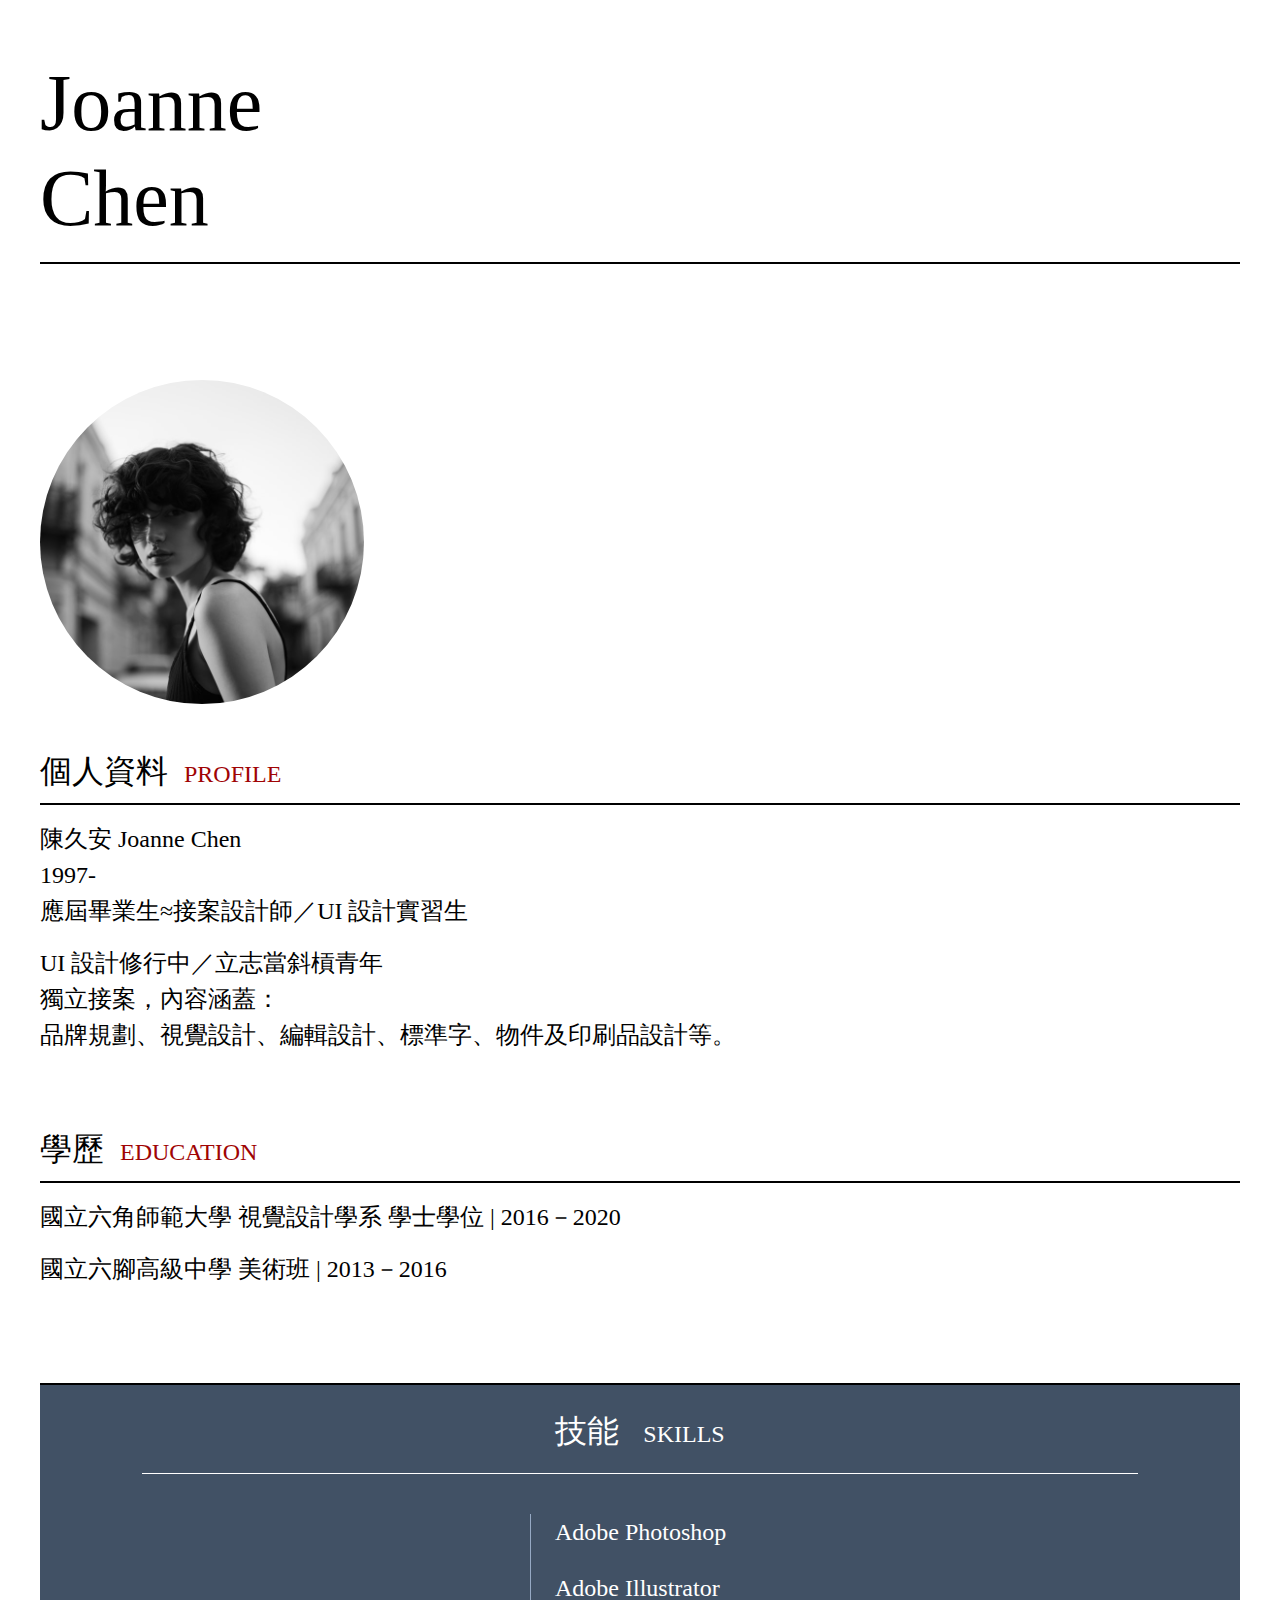
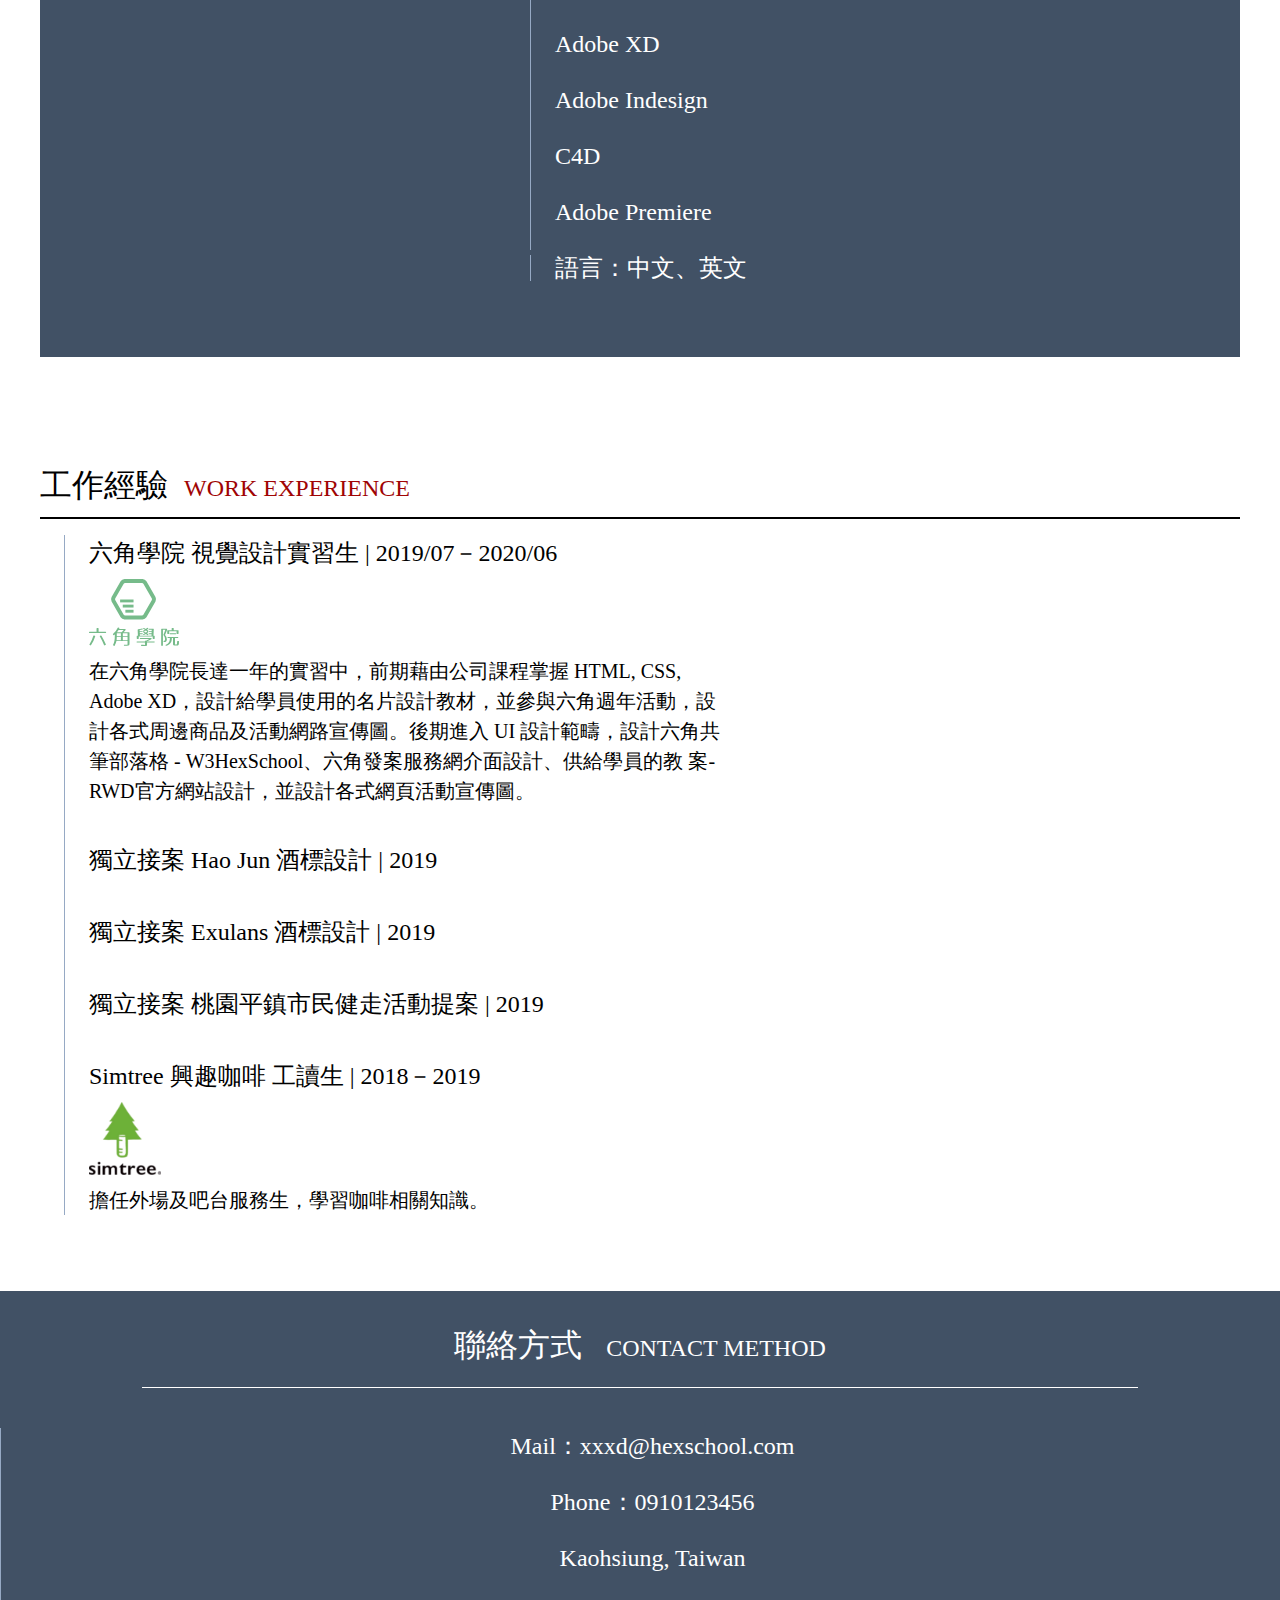
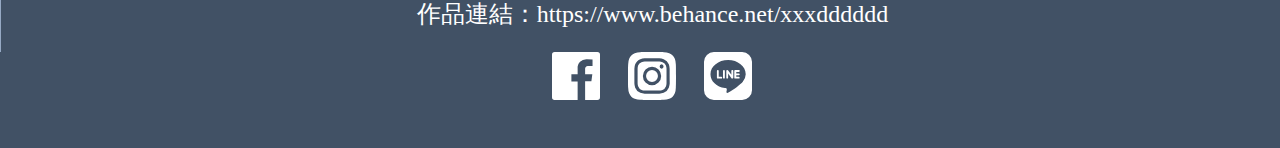
==== week1HW/index.html @ 98bc509b "week1 HW" ====
﻿<!DOCTYPE html>
<html lang="en">
<head>
    <meta charset="UTF-8">
    <meta http-equiv="X-UA-Compatible" content="IE=edge">
    <meta name="viewport" content="width=device-width, initial-scale=1.0">
    <title>Document</title>
    <link rel="stylesheet" href="reset.css">
    <link rel="stylesheet" href="style.css">
</head>
<body>
    <div class="style">
        <p>
            Joanne<br>Chen
        </p>
    </div>
    <div class="style">
        <img alt="headshot" src="./srcImg/headshot.png"><br>
        <span>個人資料<eng>PROFILE</eng></span>
    </div>
    <div class="style">
        <detailSpan> 陳久安 Joanne Chen 
            <br>1997- 
            <br>應屆畢業生≈接案設計師／UI 設計實習生
        </detailSpan>
        <br><br>
        <detailSpan>
            UI 設計修行中／立志當斜槓青年 
            <br>獨立接案，內容涵蓋： 
            <br>品牌規劃、視覺設計、編輯設計、標準字、物件及印刷品設計等。  
        </detailSpan>
        <br><br><br><br><br><br>
        <span>學歷<eng>EDUCATION</eng></span>
    </div>
    <div class="style">
        <detailSpan>
            國立六角師範大學 視覺設計學系 學士學位 | 2016－2020
        </detailSpan>
        <br><br>
        <detailSpan>
            國立六腳高級中學 美術班 | 2013－2016
        </detailSpan>
        <br><br><br><br><br><br>
    </div>
    <div class="style2">
        <p>技能 <eng>SKILLS</eng>
        </p>
        <br>
        <div></div>
        <inSide> 
            <p>
                Adobe Photoshop
            </p>
            <p>Adobe Illustrator</p>
            <p>Adobe XD</p>
            <p>Adobe Indesign</p>
            <p>C4D</p>
            <p>Adobe Premiere</p>
            <bottomOne>語言：中文、英文</bottomOne>
        </inSide>
    </div>
    <div class="style">
        <br><br><br><br><br><br>
        <span>工作經驗<eng>WORK EXPERIENCE</eng></span>
    </div>
    <div class="style3">
        <p>
            <span>六角學院 視覺設計實習生 | 2019/07－2020/06</span>
            <br>
            <img alt="headshot" src="./srcImg/hexSchool.svg">
            <br>
            <detail>
                在六角學院長達一年的實習中，前期藉由公司課程掌握 HTML, CSS, Adobe XD，設計給學員使用的名片設計教材，並參與六角週年活動，設計各式周邊商品及活動網路宣傳圖。後期進入 UI 設計範疇，設計六角共筆部落格 - W3HexSchool、六角發案服務網介面設計、供給學員的教 案- RWD官方網站設計，並設計各式網頁活動宣傳圖。
            </detail>
            <br>
            <span>獨立接案 Hao Jun 酒標設計 | 2019</span>
            <br><br>
            <span>獨立接案 Exulans 酒標設計 | 2019</span>
            <br><br>
            <span>獨立接案 桃園平鎮市民健走活動提案 | 2019</span>
            <br><br>
            <span>Simtree 興趣咖啡 工讀生 | 2018－2019</span>
            <br>
            <img2>
                <img alt="headshot" src="./srcImg/simTree.png">
            </img2>
            <detail>
                擔任外場及吧台服務生，學習咖啡相關知識。
            </detail>
        </p>
    </div>
    <div class="style4">
        <p>聯絡方式 <eng>CONTACT METHOD</eng></p>
        <br>
        <div></div>
        <inSide> 
            <p>
                Mail：xxxd@hexschool.com
            </p>
            <p>Phone：0910123456</p>
            <p>Kaohsiung, Taiwan</p>
            <p>作品連結：https://www.behance.net/xxxdddddd</p>
            <img alt="headshot" src="./srcImg/facebook.svg">
            <img alt="headshot" src="./srcImg/instagram-alt.svg">
            <img alt="headshot" src="./srcImg/line.svg">
        </inSide>
    </div>
</body>
</html>
---- week1HW/style.css ----
﻿.style {
    margin-left: auto;
    margin-right: auto;
    width: 1200px;
    border-bottom:#000000 solid 2px;
    padding-bottom: 16px;
    padding-top: 16px;
}

.style p {
    margin-top: 40px;
    height: 190px;
    text-align: left;
    font: normal normal normal 80px/95px SF Pro Text;
    letter-spacing: 0px;
    color: #000000;
    opacity: 1;
}

.style img {
    margin-top: 100px;
    margin-bottom: 48px;
    width: 324px;
    height: 324px;
}

.style span {
    font-size: 32px;
    letter-spacing: 0px;
    color: #000000;
    opacity: 1;
}

.style span eng{
    margin-left: 16px;
    font-size: 24px;
    color: #A00404;
}

.style detailSpan {
    padding-top: 24px;
    text-align: left;
    font: normal normal 300 24px/36px PingFang TC;
    letter-spacing: 0px;
    color: #000000;
    opacity: 1;
}

.style2 {
    margin-left: auto;
    margin-right: auto;
    width: 1200px;
    height: 496px;
    background: #415165 0% 0% no-repeat padding-box;
    opacity: 1;
    padding-bottom: 52px;
    padding-top: 24px;
}

.style2 p {
    text-align: center;  
    font: normal normal 32px/45px PingFang TC;
    letter-spacing: 0px;
    color: #FFFFFF;
    opacity: 1;
}

.style2 p eng {
    margin-left: 16px;
    font-size: 24px;
}

.style2 div {
    margin-left: auto;
    margin-right: auto;
    width: 996px;
    border-top: 1px solid #FFFFFF;
    opacity: 1;
    text-align: center;
}

.style2 inSide {
    margin-top: 40px;
    margin-left: auto;
    margin-right: auto;
    width: 220px;
    text-align: left;
    display: block;   
}

.style2 inSide p{
    padding-bottom: 20px;
    border-left: 1px solid #96A9C4;
    padding-left: 24px;
    text-align: left;
    font: normal normal 300 24px/36px SF Pro Text;
    letter-spacing: 0px;
    color: #FFFFFF;
    opacity: 1;
}
.style2 inSide bottomOne {
    border-left: 1px solid #96A9C4;
    padding-left: 24px;
    text-align: left;
    font: normal normal 300 24px/36px SF Pro Text;
    letter-spacing: 0px;
    color: #FFFFFF;
    opacity: 1;
}
.style2 inSide span{
    padding-bottom: 20px;
}

.style3 {
    margin-left: auto;
    margin-right: auto;
    width: 1200px;
    padding-bottom: 76px;
    padding-top: 16px;
    text-align: left;
}

.style3 p {
    font: normal normal 24px/36px PingFang TC;
    letter-spacing: 0px;
    color: #000000;
    opacity: 1;
    border-left: 1px solid #96A9C4;;
    margin-left: 24px;
}

.style3 p span{
    padding-left: 24px;
}

.style3 p img{
    width: 89.5px;
    height: 66.85px;
    padding-left: 24px;
    padding-top: 8px;
}

.style3 p detail{
    padding-left: 24px;
    width: 642px;
    display: block;
    text-align: left;
    font: normal normal 300 20px/30px PingFang TC;
    letter-spacing: 0px;
    color: #000000;
    opacity: 1;
}

.style3 p img2 img{
    width: 72px;
    height: 73px;
    padding-left: 24px;
    padding-top: 8px;
}

.style4 {
    background: #415165 0% 0% no-repeat padding-box;
    opacity: 1;
    height: 401px;
    padding-bottom: 24px;
    padding-top: 32px;
}

.style4 p {
    text-align: center;  
    font: normal normal 32px/45px PingFang TC;
    letter-spacing: 0px;
    color: #FFFFFF;
    opacity: 1;
}

.style4 p eng {
    margin-left: 16px;
    font-size: 24px;
}
.style4 div {
    margin-left: auto;
    margin-right: auto;
    width: 996px;
    border-top: 1px solid #FFFFFF;
    opacity: 1;
    text-align: center;
}

.style4 inSide {
    margin-top: 40px;
    margin-left: auto;
    margin-right: auto;
    text-align: center;
    display: block;   
}

.style4 inSide p{
    padding-bottom: 20px;
    border-left: 1px solid #96A9C4;
    padding-left: 24px;
    text-align: center;
    font: normal normal 300 24px/36px SF Pro Text;
    letter-spacing: 0px;
    color: #FFFFFF;
    opacity: 1;
}

.style4 inSide img {
    margin-left: 24px;
}
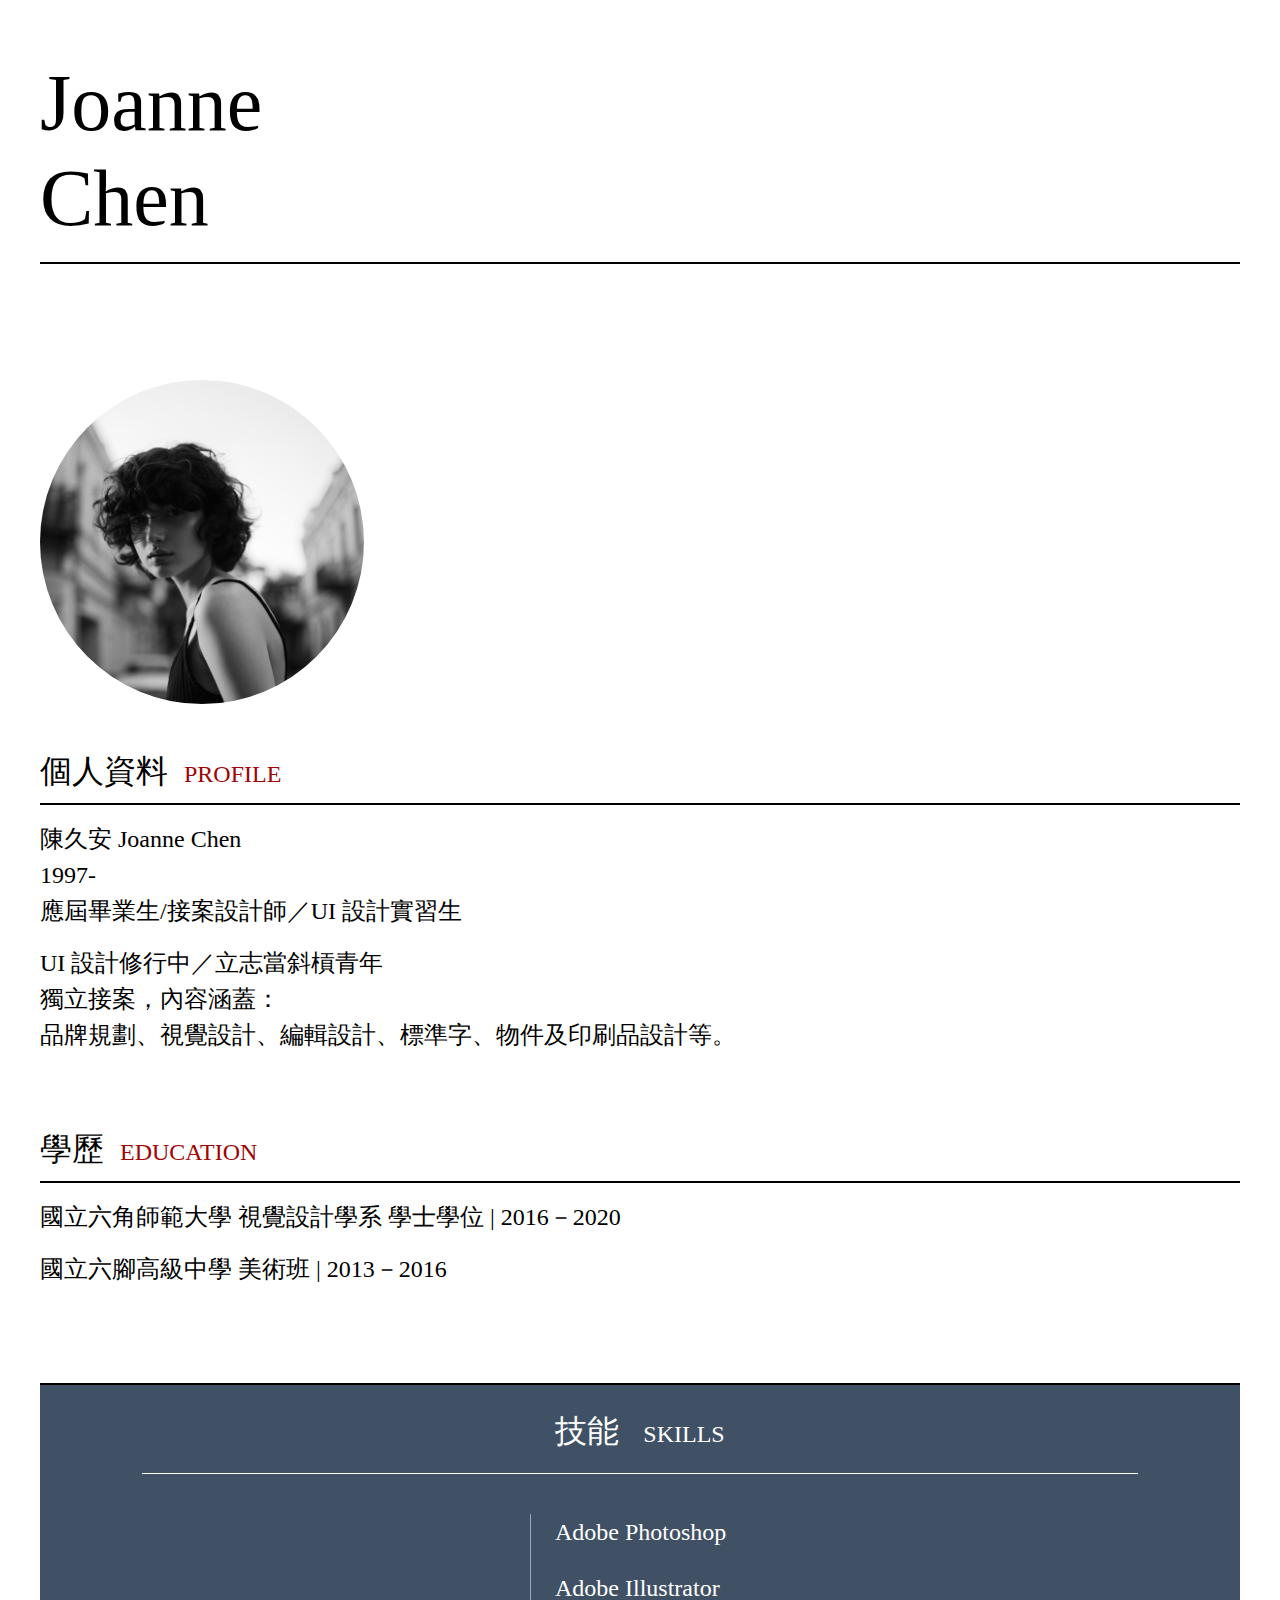
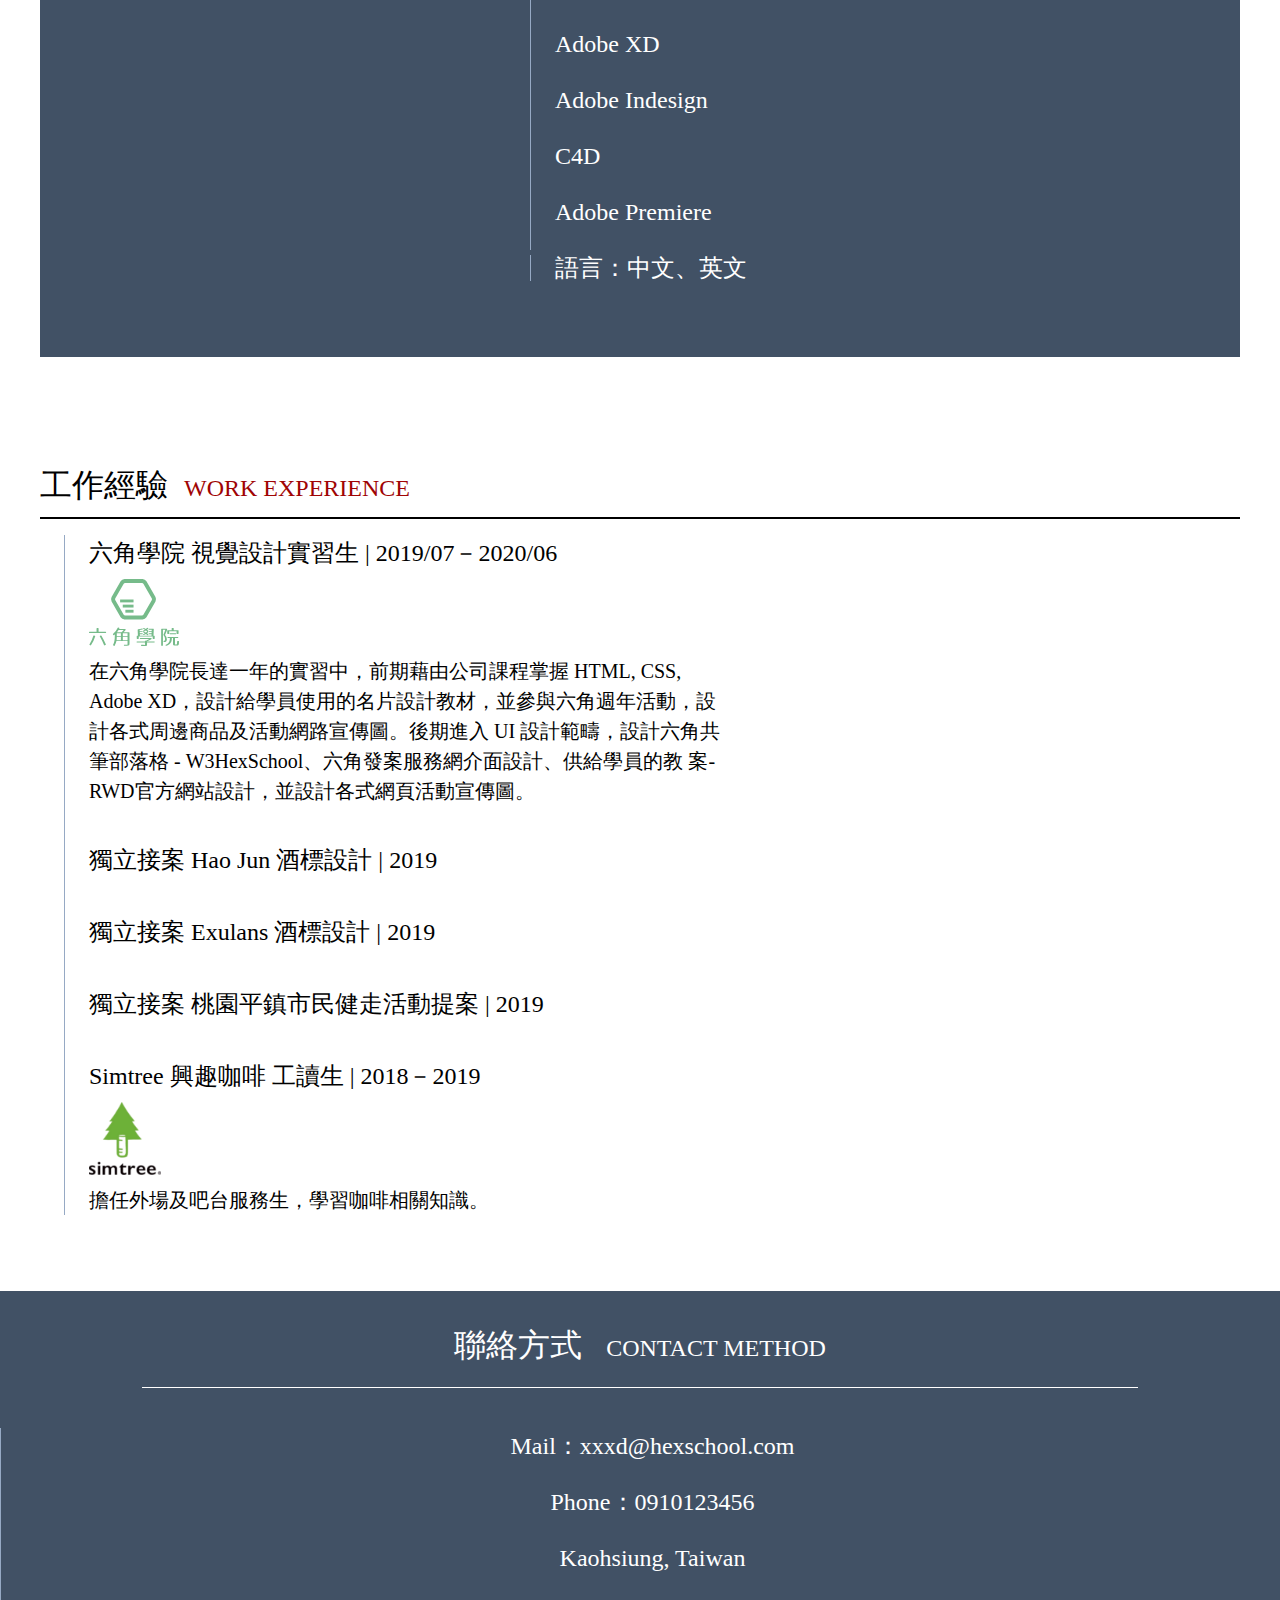
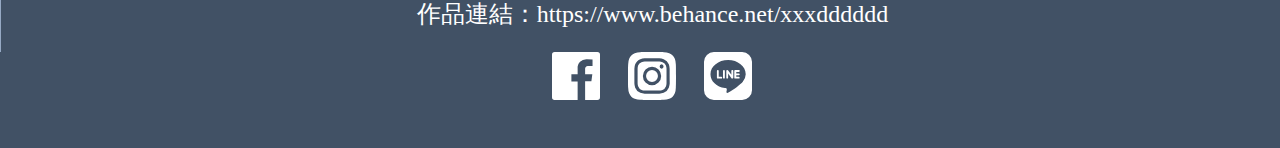
==== commit 0ed0bf9c: "fix wrong wording" ====
--- a/week1HW/index.html
+++ b/week1HW/index.html
@@ -21,7 +21,7 @@
     <div class="style">
         <detailSpan> 陳久安 Joanne Chen 
             <br>1997- 
-            <br>應屆畢業生≈接案設計師／UI 設計實習生
+            <br>應屆畢業生/接案設計師／UI 設計實習生
         </detailSpan>
         <br><br>
         <detailSpan>
